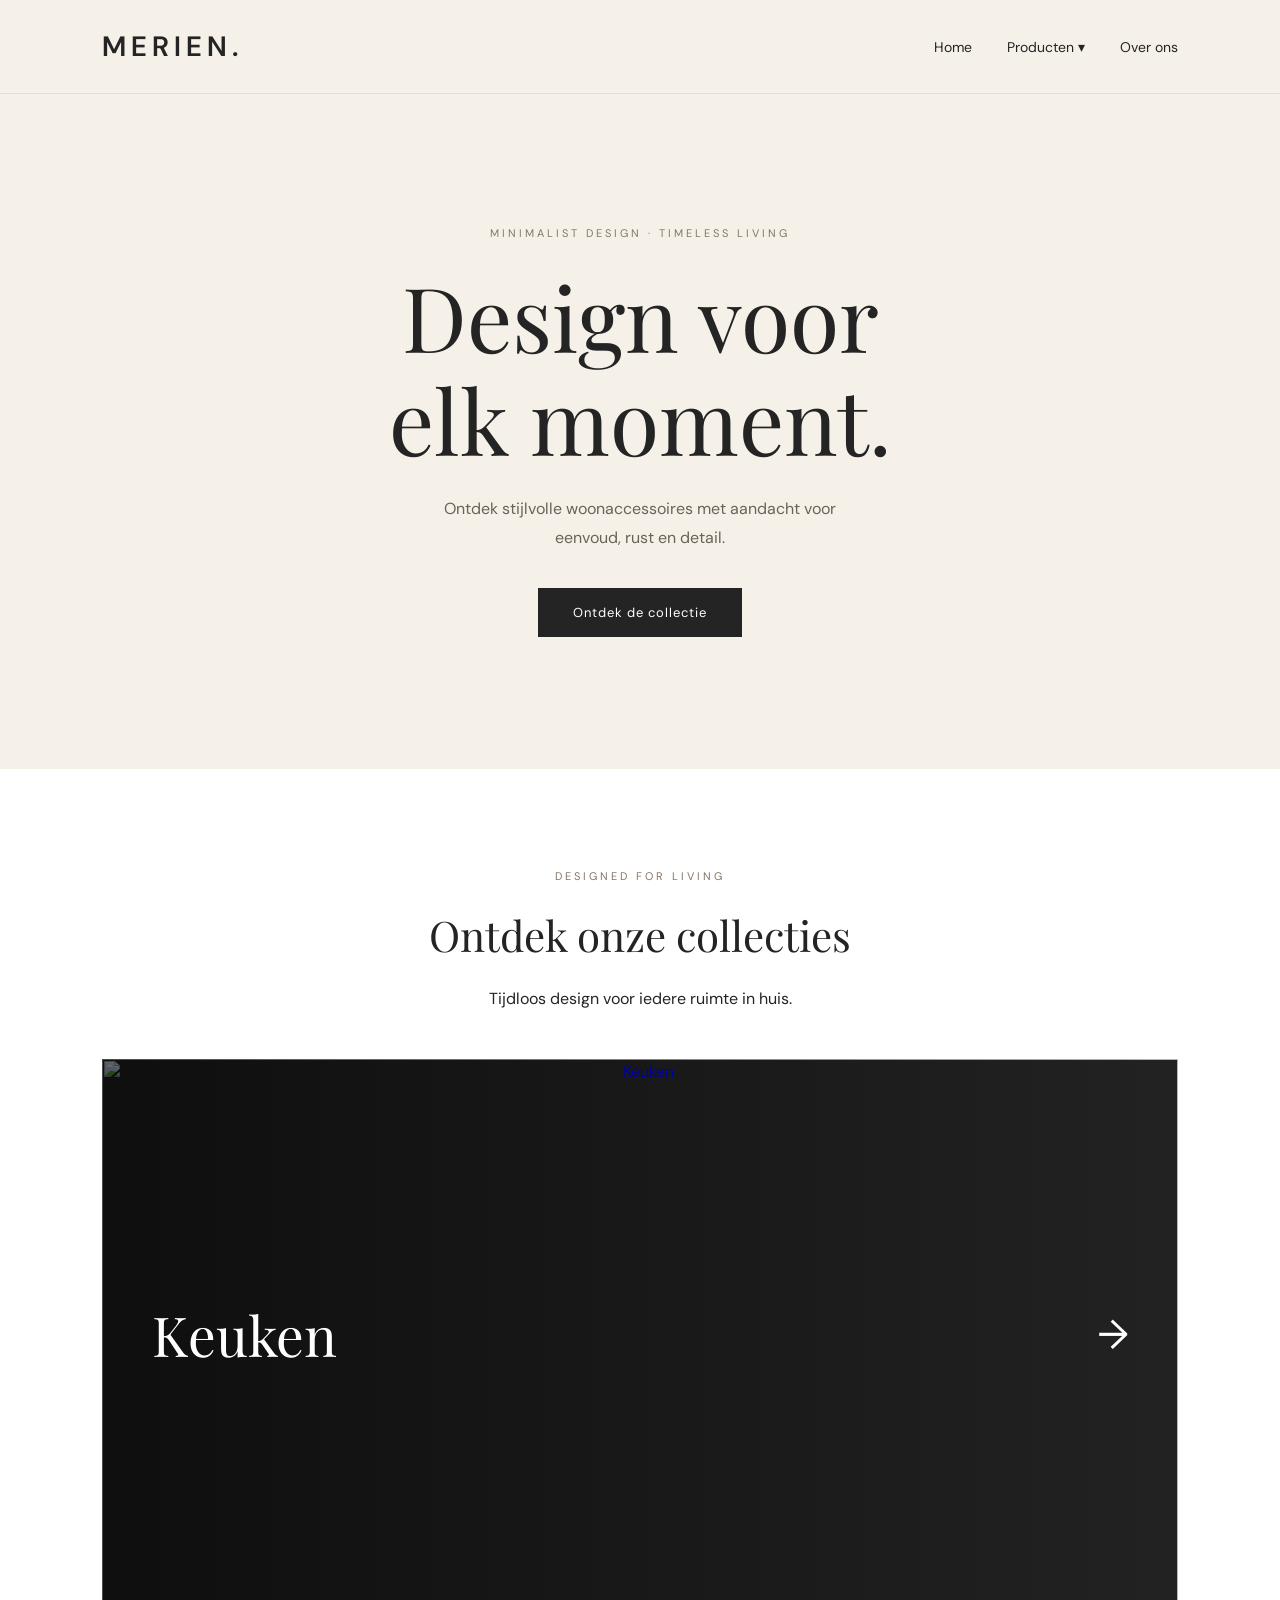
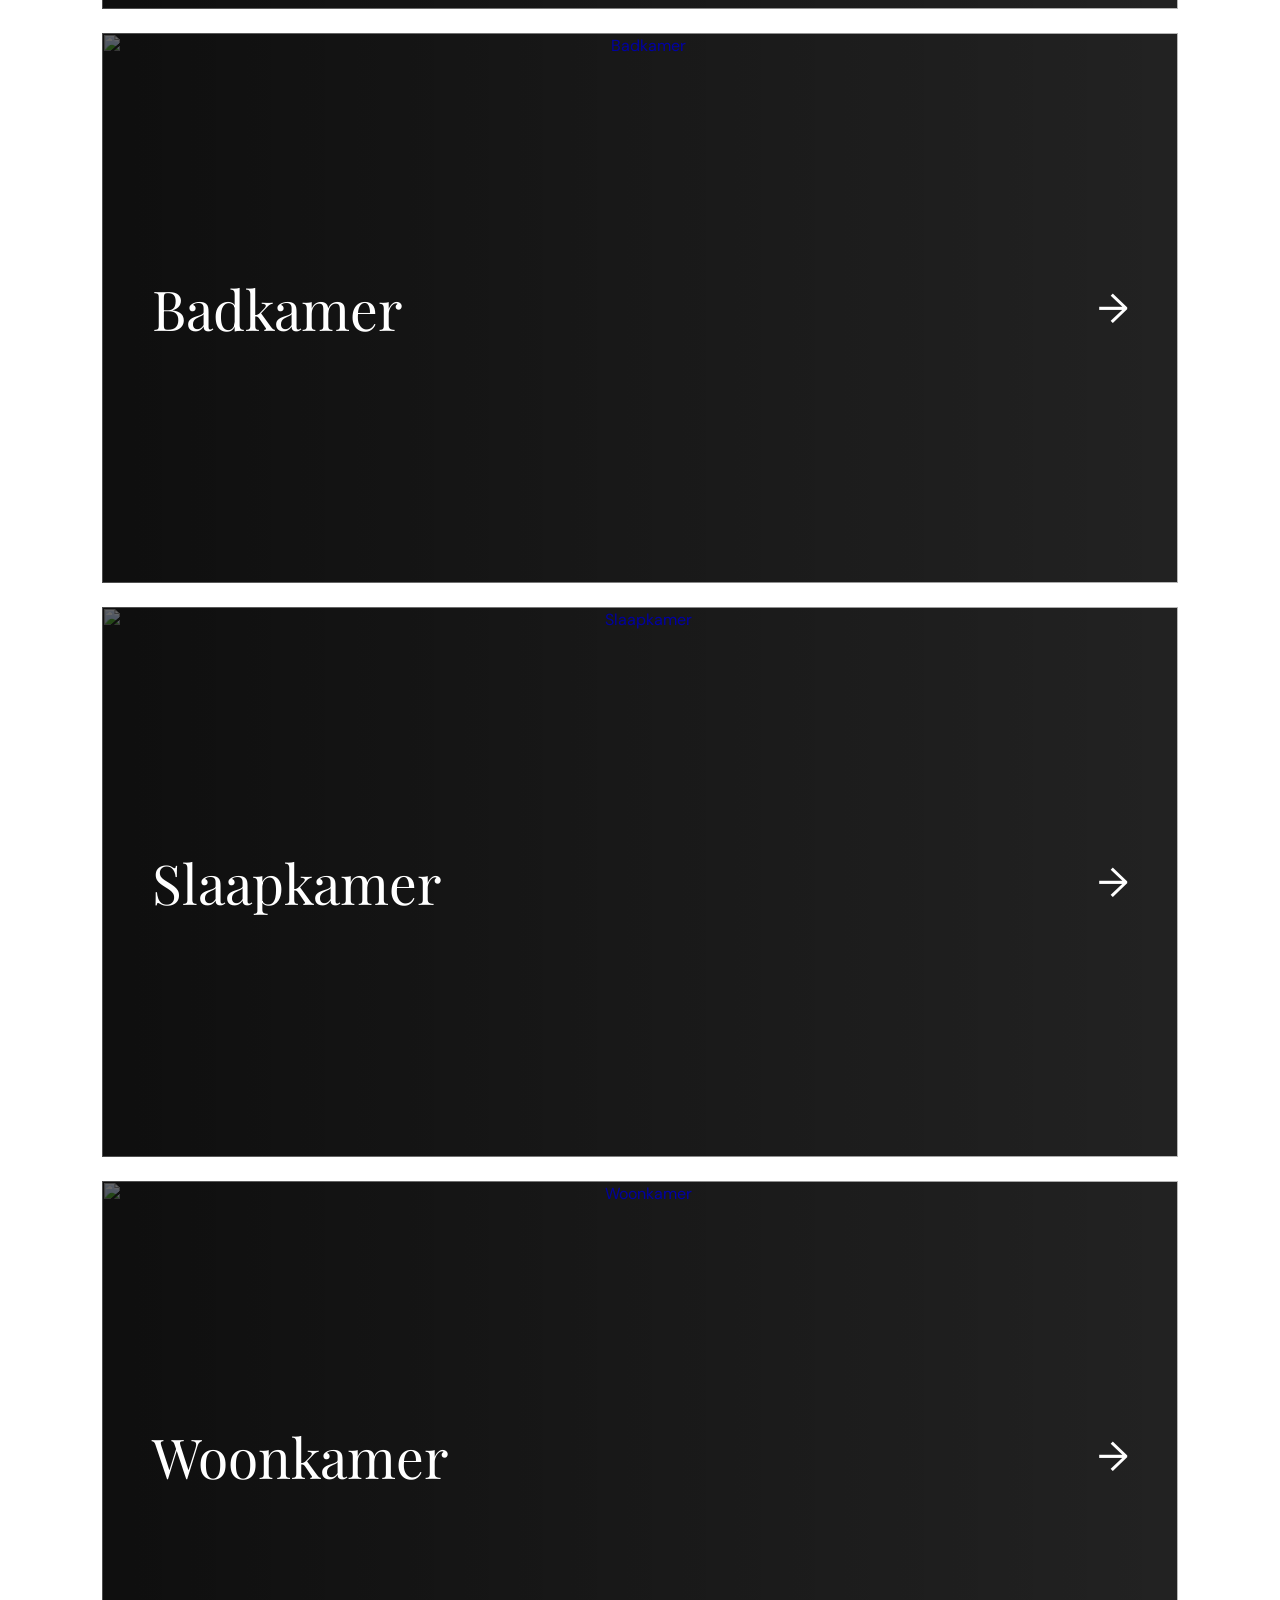
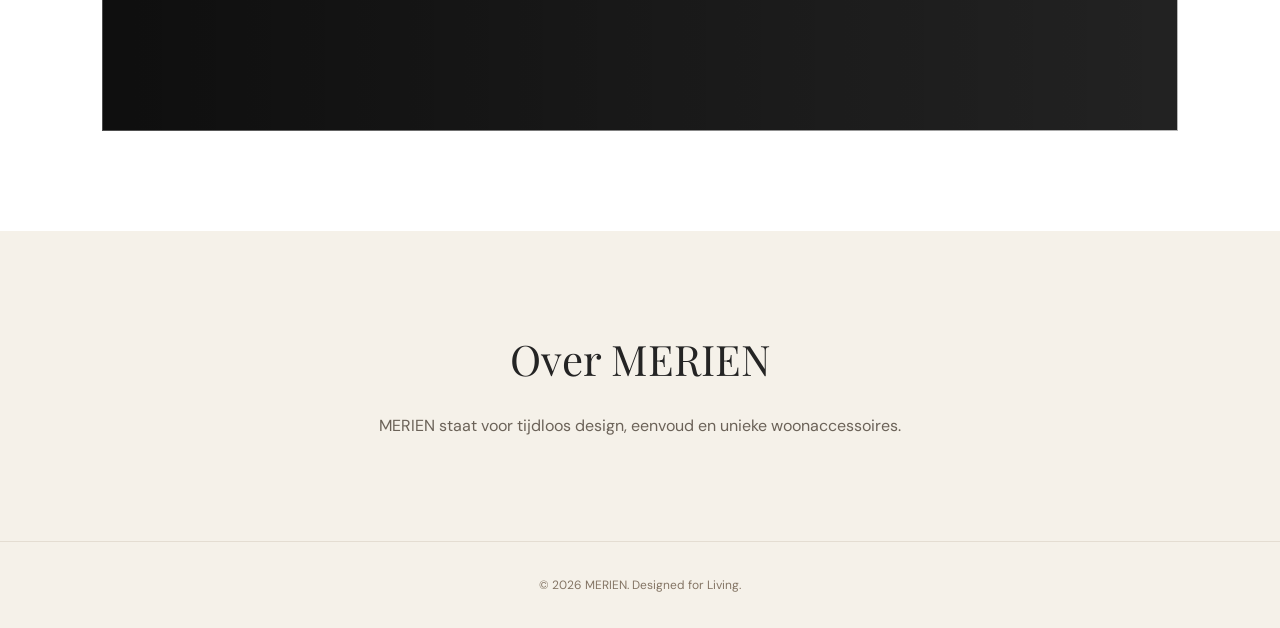
==== index.html @ f28c0f16 "Add files via upload" ====
<html lang="nl">
<head>
    <meta charset="UTF-8">
    <meta name="viewport" content="width=device-width, initial-scale=1.0">
    <title>MERIEN | Designed for Living</title>
    <link rel="stylesheet" href="style.css">
    <script src="script.js" defer></script>
</head>
<body>

    <header class="site-header">
    <a href="index.html" class="logo">MERIEN.</a>

    <nav>
        <a href="index.html">Home</a>

        <div class="mega-dropdown">
            <a href="#producten" class="mega-trigger">
                Producten ▾
            </a>

            <div class="mega-menu">
                <div class="mega-inner">
                    <div class="mega-column">
                        <h3>Ontdek MERIEN</h3>
                        <a href="#producten">Alle producten</a>
                        <a href="nieuw.html">Nieuw binnen</a>
                    </div>

                    <div class="mega-column">
                        <h3>Wonen</h3>
                        <a href="woonkamer.html">Woonkamer</a>
                        <a href="slaapkamer.html">Slaapkamer</a>
                        
                    </div>

                    <div class="mega-column">
                        <h3>In huis</h3>
                        <a href="keuken.html">Keuken</a>
                        <a href="badkamer.html">Badkamer</a>
                    </div>
                </div>
            </div>
        </div>

        <a href="#over">Over ons</a>
    </nav>
</header>

    <main>
        <section class="hero" id="home">
            <p class="subtitle">MINIMALIST DESIGN · TIMELESS LIVING</p>
            <h1>Design voor<br>elk moment.</h1>
            <p class="description">
                Ontdek stijlvolle woonaccessoires met
                aandacht voor eenvoud, rust en detail.
            </p>
            <a href="#producten" class="button">Ontdek de collectie</a>
        </section>

        

<section class="collections" id="producten">
    <p class="subtitle">DESIGNED FOR LIVING</p>
    <h2>Ontdek onze collecties</h2>
    <p class="section-description">
        Tijdloos design voor iedere ruimte in huis.
    </p>

    <div class="collection-list">

        <a href="keuken.html" class="collection-banner">
            <img src="images/keuken.png" alt="Keuken">
            <div class="banner-content">
                <h3>Keuken</h3>
                <span class="banner-arrow">→</span>
            </div>
        </a>

        <a href="badkamer.html" class="collection-banner">
            <img src="images/badkamer.png" alt="Badkamer">
            <div class="banner-content">
                <h3>Badkamer</h3>
                <span class="banner-arrow">→</span>
            </div>
        </a>

        <a href="slaapkamer.html" class="collection-banner">
            <img src="images/slaapkamer.png" alt="Slaapkamer">
            <div class="banner-content">
                <h3>Slaapkamer</h3>
                <span class="banner-arrow">→</span>
            </div>
        </a>

        <a href="woonkamer.html" class="collection-banner">
            <img src="images/woonkamer.png" alt="Woonkamer">
            <div class="banner-content">
                <h3>Woonkamer</h3>
                <span class="banner-arrow">→</span>
            </div>
        </a>

    </div>
</section>



        <section class="about" id="over">
            <h2>Over MERIEN</h2>
            <p>
                MERIEN staat voor tijdloos design,
                eenvoud en unieke woonaccessoires.
            </p>
        </section>
    </main>

    <footer>
        <p>© 2026 MERIEN. Designed for Living.</p>
    </footer>

</body>
</html>
---- style.css ----
@import url('https://fonts.googleapis.com/css2?family=DM+Sans:wght@400;500;600&family=Playfair+Display:wght@400;500&display=swap');

* {
    margin: 0;
    padding: 0;
    box-sizing: border-box;
}

html {
    scroll-behavior: smooth;
}

body {
    background-color: #F5F1E9;
    color: #242424;
    font-family: 'DM Sans', sans-serif;
}

header {
    display: flex;
    justify-content: space-between;
    align-items: center;
    padding: 28px 8%;
    border-bottom: 1px solid #E4DDD2;
}

.logo {
    font-size: 28px;
    letter-spacing: 5px;
    font-weight: 600;
    text-decoration: none;
    color: #242424;
}

nav {
    display: flex;
    gap: 35px;
}

nav a {
    text-decoration: none;
    color: #242424;
    font-size: 14px;
}

nav a:hover {
    color: #A99881;
}

.hero {
    min-height: 75vh;
    display: flex;
    flex-direction: column;
    align-items: center;
    justify-content: center;
    text-align: center;
    padding: 70px 20px;
}

.subtitle {
    font-size: 11px;
    letter-spacing: 3px;
    color: #847565;
    margin-bottom: 24px;
}

h1, h2 {
    font-family: 'Playfair Display', serif;
    font-weight: 400;
}

h1 {
    font-size: clamp(48px, 7vw, 90px);
    line-height: 1.15;
    margin-bottom: 25px;
}

.description {
    max-width: 450px;
    line-height: 1.8;
    color: #6B6258;
    margin-bottom: 35px;
}

.button {
    display: inline-block;
    padding: 16px 35px;
    background: #242424;
    color: white;
    text-decoration: none;
    font-size: 13px;
    letter-spacing: 1px;
    transition: 0.3s;
}

.button:hover {
    background: #A99881;
}

.products, .about {
    padding: 100px 8%;
    text-align: center;
}

.products {
    background: #FFFFFF;
}

h2 {
    font-size: 42px;
    margin-bottom: 25px;
}

.products p, .about p {
    line-height: 1.8;
    color: #6B6258;
}

footer {
    padding: 35px;
    text-align: center;
    font-size: 12px;
    color: #847565;
    border-top: 1px solid #E4DDD2;
}

@media (max-width: 600px) {
    header {
        flex-direction: column;
        gap: 22px;
    }

    nav {
        gap: 20px;
    }

    h2 {
        font-size: 34px;
    }
}



/* MERIEN MEGA MENU */

.site-header {
    position: relative;
    z-index: 100;
    background: #F5F1E9;
}

.mega-dropdown {
    position: static;
}

.mega-trigger {
    display: block;
}

.mega-menu {
    position: absolute;
    top: 100%;
    left: 0;
    width: 100%;
    background: #FFFFFF;
    box-shadow: 0 15px 30px rgba(0,0,0,0.07);

    opacity: 0;
    visibility: hidden;
    transform: translateY(-10px);
    transition: all 0.25s ease;
}

.mega-dropdown:hover .mega-menu,
.mega-dropdown:focus-within .mega-menu {
    opacity: 1;
    visibility: visible;
    transform: translateY(0);
}

.mega-inner {
    display: grid;
    grid-template-columns: repeat(3, 1fr);
    gap: 50px;
    max-width: 1100px;
    margin: auto;
    padding: 45px 8%;
}

.mega-column {
    display: flex;
    flex-direction: column;
    gap: 18px;
}

.mega-column h3 {
    font-size: 15px;
    font-weight: 600;
    margin-bottom: 10px;
}

.mega-column a {
    color: #6B6258;
    font-size: 14px;
    text-decoration: none;
    transition: color 0.2s;
}

.mega-column a:hover {
    color: #A99881;
}

@media (max-width: 600px) {
    .mega-inner {
        grid-template-columns: 1fr;
        gap: 25px;
        padding: 25px;
    }

    .mega-menu {
        max-height: 65vh;
        overflow-y: auto;
    }
}



/* MERIEN COLLECTIES */

.collections {
    padding: 100px 8%;
    text-align: center;
    background: #FFFFFF;
}

.collection-grid {
    display: grid;
    grid-template-columns: repeat(4, 1fr);
    gap: 25px;
    max-width: 1200px;
    margin: 50px auto 0;
}

.collection-card {
    text-decoration: none;
    color: #242424;
    text-align: left;
    overflow: hidden;
}

.collection-card img {
    width: 100%;
    aspect-ratio: 4 / 5;
    object-fit: cover;
    display: block;
    transition: transform 0.4s ease;
}

.collection-card:hover img {
    transform: scale(1.03);
}

.collection-card h3 {
    margin-top: 18px;
    font-size: 19px;
    font-weight: 500;
}

@media (max-width: 900px) {
    .collection-grid {
        grid-template-columns: repeat(2, 1fr);
    }
}

@media (max-width: 500px) {
    .collection-grid {
        grid-template-columns: 1fr;
    }
}



/* MERIEN LUXE COLLECTIEBANNERS */

.collection-list {
    display: flex;
    flex-direction: column;
    gap: 24px;
    max-width: 1100px;
    margin: 50px auto 0;
}


.collection-banner {
    position: relative;
    display: block;
    height: 550px;
    overflow: hidden;
    text-decoration: none;
    background: #242424;
}



.collection-banner img {
    width: 100%;
    height: 100%;
    object-fit: cover;
    object-position: center 60%;
    display: block;
    transition: transform 0.7s ease;
}


.collection-banner::after {
    content: "";
    position: absolute;
    inset: 0;
    background: linear-gradient(
        90deg,
        rgba(0,0,0,0.60),
        rgba(0,0,0,0.05)
    );
    transition: background 0.4s ease;
}

.banner-content {
    position: absolute;
    z-index: 2;
    inset: 0;
    display: flex;
    align-items: center;
    justify-content: space-between;
    padding: 50px;
    color: white;
    transition: transform 0.4s ease;
}

.banner-content h3 {
    font-family: 'Playfair Display', serif;
    font-size: clamp(32px, 5vw, 55px);
    font-weight: 400;
}

.banner-arrow {
    font-size: 40px;
    transition: transform 0.4s ease;
}

/* ANIMATIE */


.collection-banner:hover img {
    transform: scale(1.03);
}


.collection-banner:hover .banner-content {
    transform: translateY(-5px);
}

.collection-banner:hover .banner-arrow {
    transform: translateX(12px);
}

.collection-banner:hover::after {
    background: linear-gradient(
        90deg,
        rgba(0,0,0,0.75),
        rgba(0,0,0,0.15)
    );
}

@media (max-width: 600px) {
    .collection-banner {
        height: 350px;
    }

    .banner-content {
        padding: 25px;
    }

    .banner-arrow {
        font-size: 30px;
    }
}

@media (prefers-reduced-motion: reduce) {
    .collection-banner img,
    .banner-content,
    .banner-arrow {
        transition: none;
    }
}
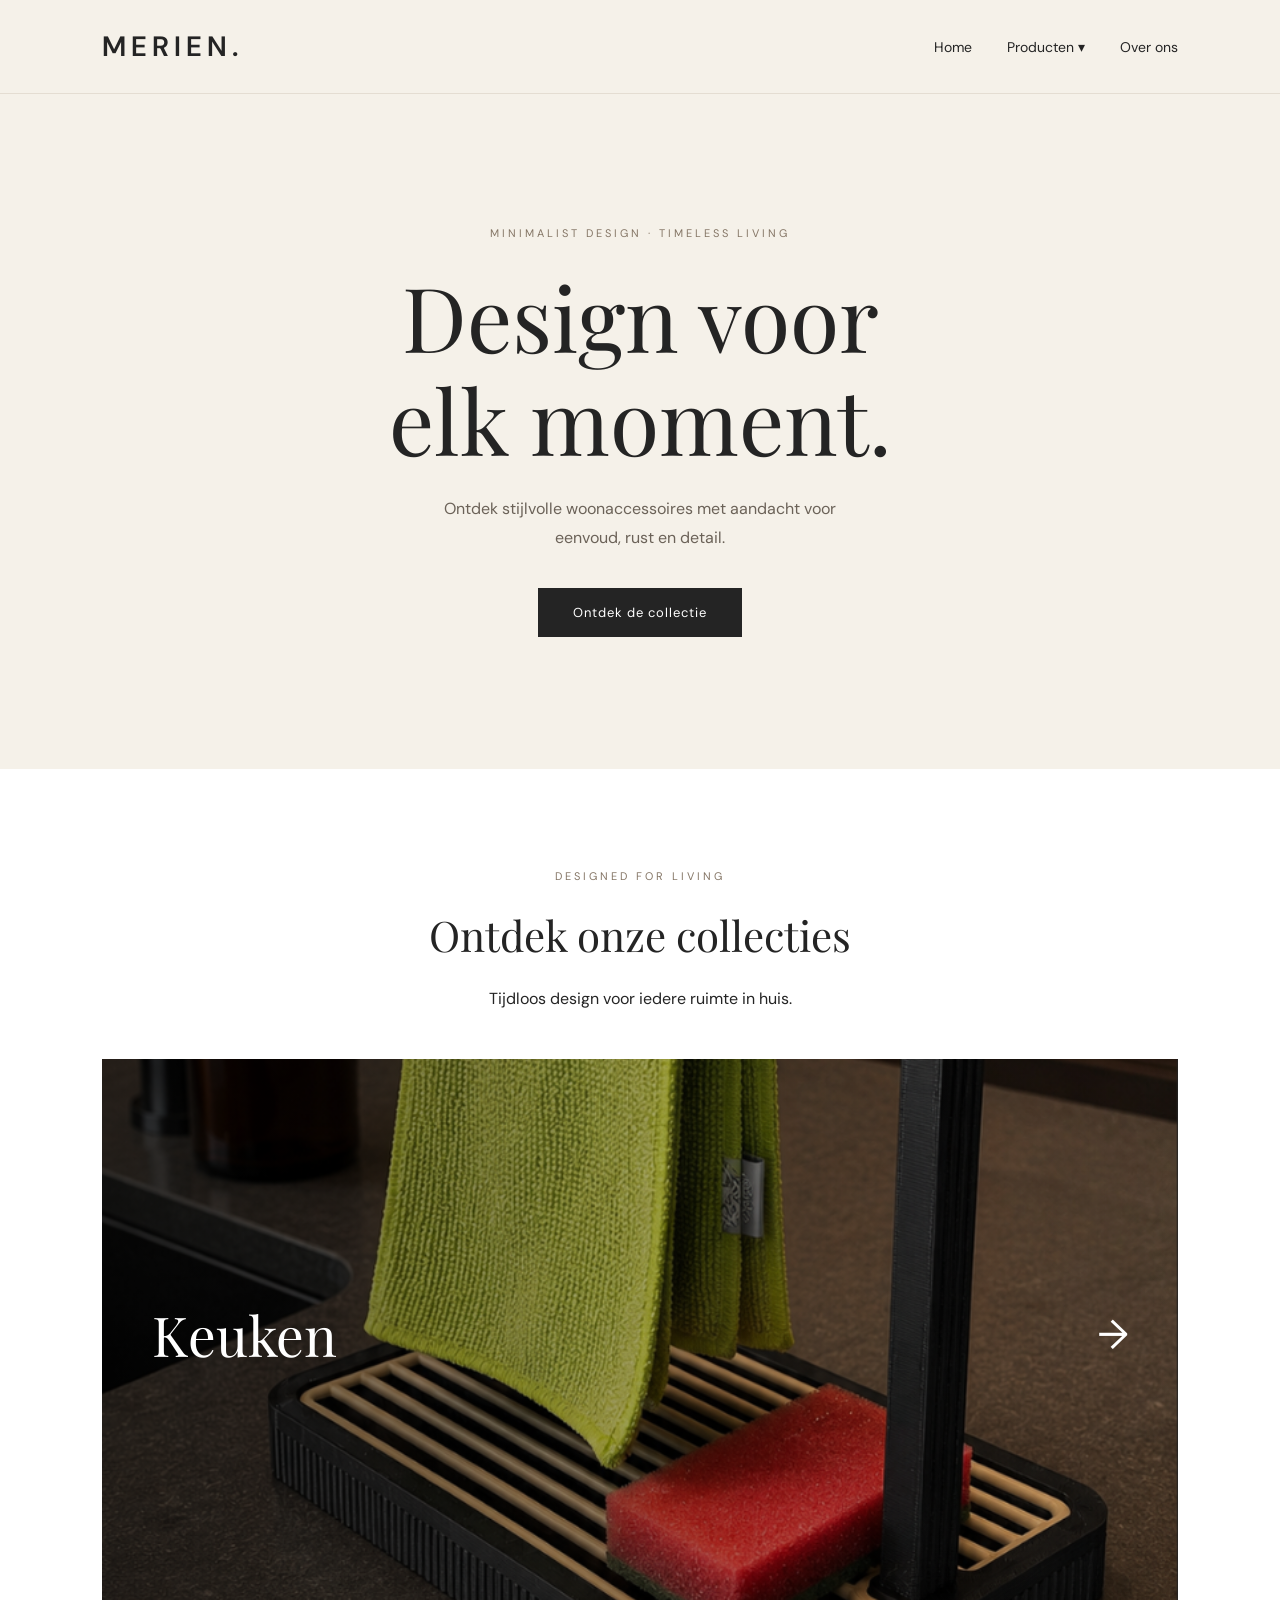
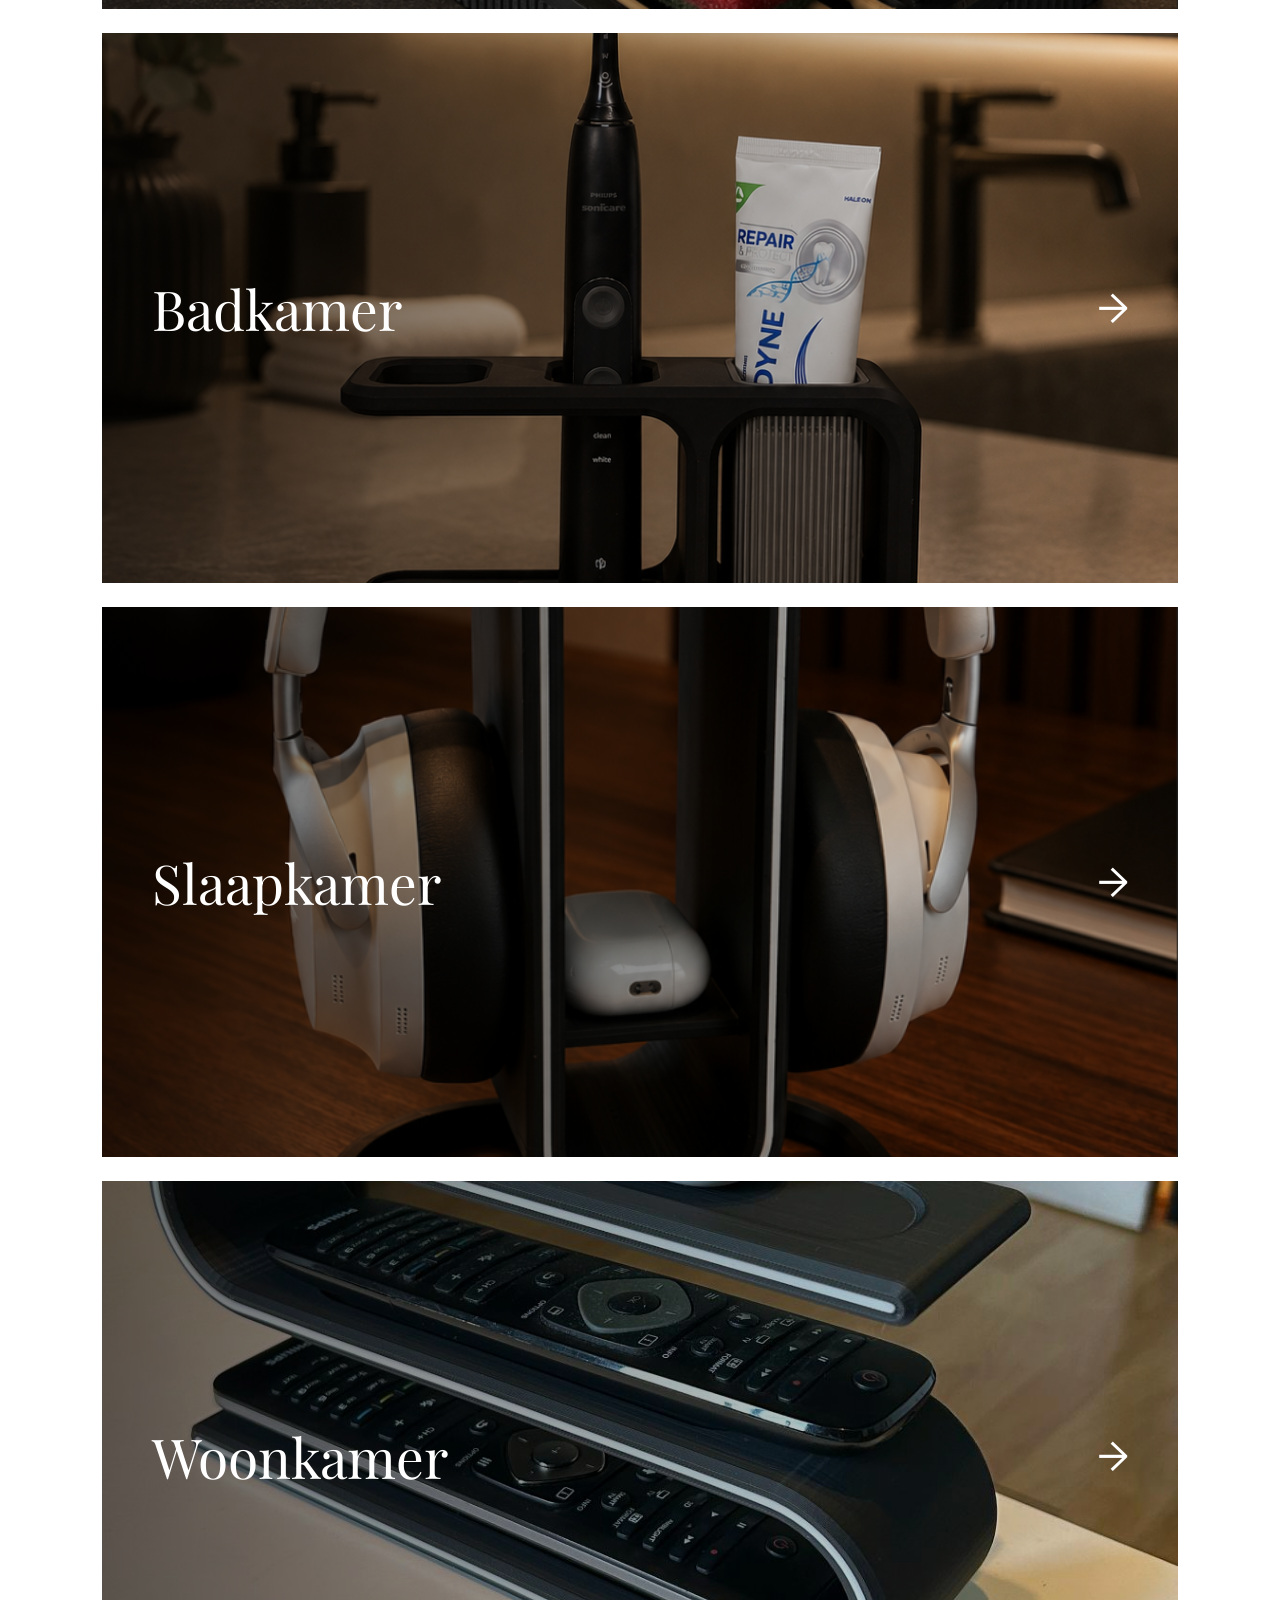
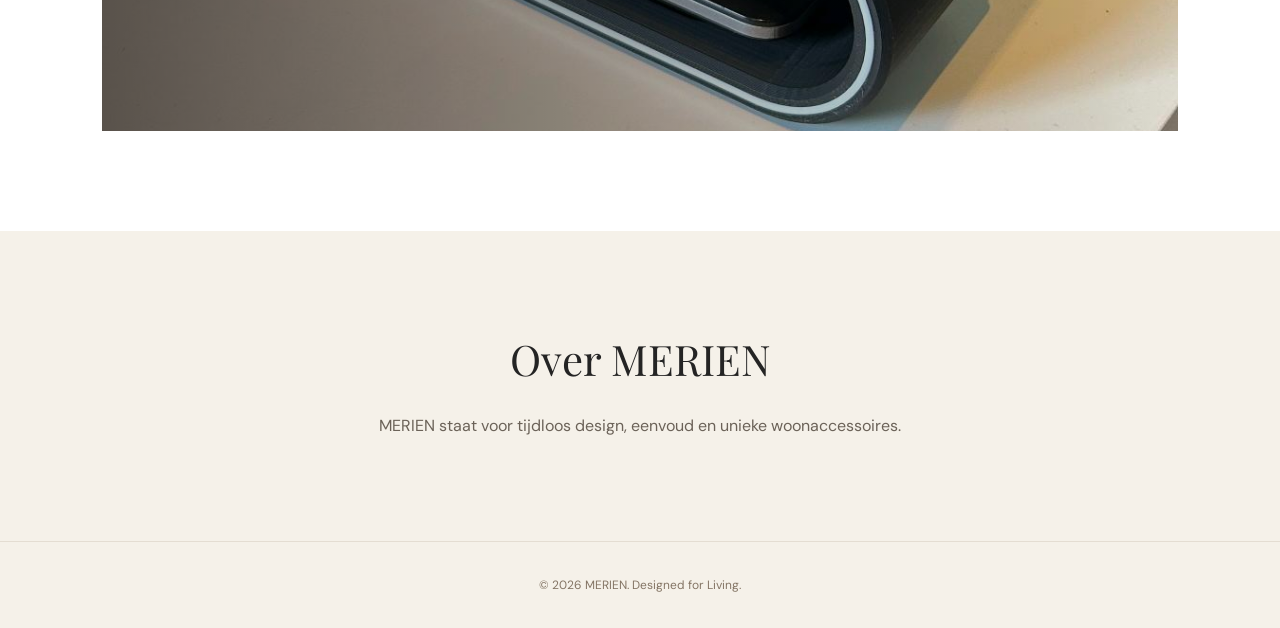
==== commit b841e9d0: "Fix HTML character encoding issues" ====
--- a/index.html
+++ b/index.html
@@ -70,7 +70,7 @@
     <div class="collection-list">
 
         <a href="keuken.html" class="collection-banner">
-            <img src="images/keuken.png" alt="Keuken">
+            <img src="keuken.png" alt="Keuken">
             <div class="banner-content">
                 <h3>Keuken</h3>
                 <span class="banner-arrow">→</span>
@@ -78,7 +78,7 @@
         </a>
 
         <a href="badkamer.html" class="collection-banner">
-            <img src="images/badkamer.png" alt="Badkamer">
+            <img src="badkamer.png" alt="Badkamer">
             <div class="banner-content">
                 <h3>Badkamer</h3>
                 <span class="banner-arrow">→</span>
@@ -86,7 +86,7 @@
         </a>
 
         <a href="slaapkamer.html" class="collection-banner">
-            <img src="images/slaapkamer.png" alt="Slaapkamer">
+            <img src="slaapkamer.png" alt="Slaapkamer">
             <div class="banner-content">
                 <h3>Slaapkamer</h3>
                 <span class="banner-arrow">→</span>
@@ -94,7 +94,7 @@
         </a>
 
         <a href="woonkamer.html" class="collection-banner">
-            <img src="images/woonkamer.png" alt="Woonkamer">
+            <img src="woonkamer.png" alt="Woonkamer">
             <div class="banner-content">
                 <h3>Woonkamer</h3>
                 <span class="banner-arrow">→</span>
@@ -120,4 +120,4 @@
     </footer>
 
 </body>
-</html>+</html>
